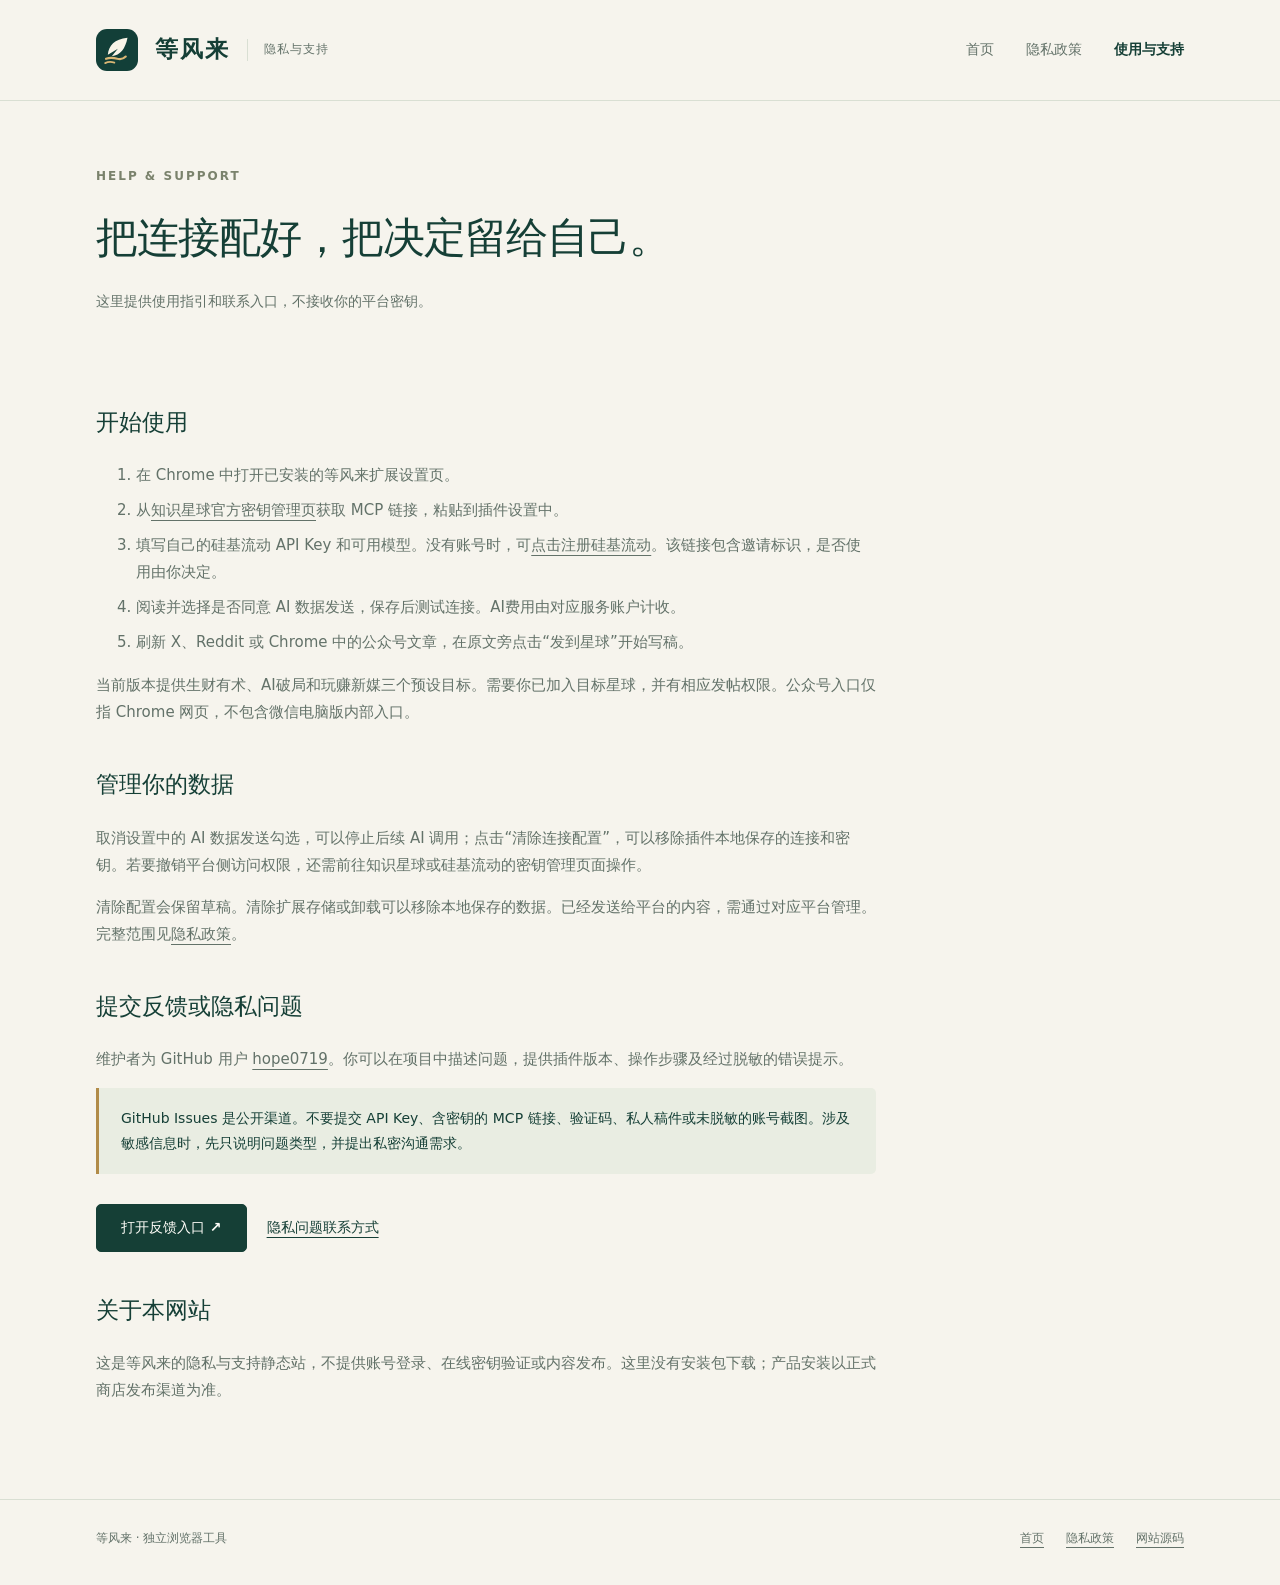
==== support.html @ 622b6e13 "Add Dengfenglai privacy and support website" ====
<!doctype html>
<html lang="zh-CN"><head><meta charset="utf-8"><meta name="viewport" content="width=device-width,initial-scale=1"><meta name="description" content="等风来使用与支持：配置连接、AI数据发送、清除配置、管理已发布内容以及联系维护者。"><title>使用与支持 · 等风来</title><link rel="icon" type="image/svg+xml" href="assets/logo.svg"><link rel="stylesheet" href="styles.css"></head><body><a class="skip" href="#main">跳到正文</a><header class="site-header"><div class="wrap header-inner"><a class="brand" href="./"><img src="assets/logo.svg" width="56" height="56" alt=""><span>等风来</span><small>隐私与支持</small></a><nav aria-label="主导航"><a href="./">首页</a><a href="privacy.html">隐私政策</a><a href="support.html" aria-current="page">使用与支持</a></nav></div></header>
<main id="main" class="wrap"><header class="page-heading"><span class="eyebrow">Help &amp; support</span><h1>把连接配好，把决定留给自己。</h1><p>这里提供使用指引和联系入口，不接收你的平台密钥。</p></header><article class="support-content"><h2>开始使用</h2><ol><li>在 Chrome 中打开已安装的等风来扩展设置页。</li><li>从<a href="https://garden.zsxq.com/jasmine/" rel="noopener noreferrer">知识星球官方密钥管理页</a>获取 MCP 链接，粘贴到插件设置中。</li><li>填写自己的硅基流动 API Key 和可用模型。没有账号时，可<a href="https://cloud.siliconflow.cn/i/HgdEna2e" rel="noopener noreferrer">点击注册硅基流动</a>。该链接包含邀请标识，是否使用由你决定。</li><li>阅读并选择是否同意 AI 数据发送，保存后测试连接。AI费用由对应服务账户计收。</li><li>刷新 X、Reddit 或 Chrome 中的公众号文章，在原文旁点击“发到星球”开始写稿。</li></ol><p>当前版本提供生财有术、AI破局和玩赚新媒三个预设目标。需要你已加入目标星球，并有相应发帖权限。公众号入口仅指 Chrome 网页，不包含微信电脑版内部入口。</p><h2>管理你的数据</h2><p>取消设置中的 AI 数据发送勾选，可以停止后续 AI 调用；点击“清除连接配置”，可以移除插件本地保存的连接和密钥。若要撤销平台侧访问权限，还需前往知识星球或硅基流动的密钥管理页面操作。</p><p>清除配置会保留草稿。清除扩展存储或卸载可以移除本地保存的数据。已经发送给平台的内容，需通过对应平台管理。完整范围见<a href="privacy.html">隐私政策</a>。</p><h2>提交反馈或隐私问题</h2><p>维护者为 GitHub 用户 <a href="https://github.com/hope0719" rel="noopener noreferrer">hope0719</a>。你可以在项目中描述问题，提供插件版本、操作步骤及经过脱敏的错误提示。</p><div class="notice">GitHub Issues 是公开渠道。不要提交 API Key、含密钥的 MCP 链接、验证码、私人稿件或未脱敏的账号截图。涉及敏感信息时，先只说明问题类型，并提出私密沟通需求。</div><div class="buttons"><a class="button" href="https://github.com/hope0719/dengfenglai/issues/new" rel="noopener noreferrer">打开反馈入口 ↗</a><a class="text-link" href="privacy.html#contact">隐私问题联系方式</a></div><h2>关于本网站</h2><p>这是等风来的隐私与支持静态站，不提供账号登录、在线密钥验证或内容发布。这里没有安装包下载；产品安装以正式商店发布渠道为准。</p></article></main><footer class="site-footer"><div class="wrap footer-inner"><p>等风来 · 独立浏览器工具</p><div class="footer-links"><a href="./">首页</a><a href="privacy.html">隐私政策</a><a href="https://github.com/hope0719/dengfenglai" rel="noopener noreferrer">网站源码</a></div></div></footer></body></html>
---- styles.css ----
@charset "UTF-8";
:root{color-scheme:light;--paper:#f6f4ed;--ink:#153f36;--muted:#637269;--line:#d9dfd3;--gold:#b18b48;--white:#fffef9;font-family:"PingFang SC","Microsoft YaHei",system-ui,sans-serif;font-size:16px;line-height:1.8;color:var(--ink);background:var(--paper)}
*{box-sizing:border-box}body{margin:0}a{color:inherit;text-underline-offset:5px;text-decoration-thickness:1px}a:hover{color:#8b692e}a:focus-visible,summary:focus-visible{outline:3px solid var(--gold);outline-offset:6px}img{max-width:100%}.skip{position:absolute;top:-100px;left:20px;padding:8px 15px;background:var(--white);z-index:10}.skip:focus{top:12px}.wrap{max-width:1160px;margin:auto;padding:0 36px}.site-header{border-bottom:1px solid var(--line)}.header-inner{display:flex;align-items:center;justify-content:space-between;min-height:100px;gap:25px}.brand{display:flex;align-items:center;text-decoration:none;gap:10px;font-size:23px;font-weight:650;letter-spacing:2px}.brand img{width:56px;height:56px;margin-left:-7px}.brand small{font-weight:400;letter-spacing:1px;font-size:12px;color:var(--muted);padding-left:16px;border-left:1px solid var(--line);margin-left:7px}nav{display:flex;gap:32px;font-size:14px}nav a{text-decoration:none;color:var(--muted)}nav a[aria-current=page]{color:var(--ink);font-weight:650}.eyebrow{text-transform:uppercase;letter-spacing:2px;color:#7a826c;font-size:12px;font-weight:550}.hero{display:grid;grid-template-columns:1.2fr 1fr;gap:65px;padding-top:88px;padding-bottom:88px;align-items:center}.hero h1{font-size:clamp(36px,4vw,53px);font-weight:550;line-height:1.45;letter-spacing:-1.5px;margin:19px 0 25px}.hero p{font-size:17px;color:var(--muted);max-width:510px}.buttons{display:flex;gap:20px;align-items:center;margin-top:30px;flex-wrap:wrap}.button{display:inline-flex;align-items:center;justify-content:center;text-decoration:none;border:1px solid var(--ink);border-radius:5px;background:var(--ink);color:var(--white);padding:10px 24px;font-size:14px;font-weight:550}.button:hover{background:#255b4e;color:#fff}.text-link{font-size:14px}.flow{border:1px solid var(--line);border-radius:10px;background:#eeeee3;padding:28px 30px}.flow-label{font-size:12px;letter-spacing:2px;color:#6b795f;margin-bottom:23px}.flow-row{display:flex;align-items:center;justify-content:space-between;gap:14px;border-top:1px solid #d5dccd;padding:20px 0}.flow-row strong{font-size:16px;font-weight:600}.flow-row span{font-size:12px;color:var(--muted);max-width:165px;text-align:right}.flow-row:first-of-type{border:0}.flow-note{margin-top:12px;font-size:12px;color:#6b795f}.section{padding:56px 0;border-top:1px solid var(--line)}.section-title{font-size:27px;font-weight:550;letter-spacing:-.5px;margin:0 0 22px}.principles{display:grid;grid-template-columns:repeat(3,1fr);gap:42px}.principles h3{font-size:18px;font-weight:550}.principles p{font-size:14px;color:var(--muted)}.section-head{display:flex;justify-content:space-between;align-items:baseline;gap:24px}.faq{max-width:880px}details{border-top:1px solid var(--line);padding:18px 0}summary{cursor:pointer;font-weight:550;font-size:16px}details p{color:var(--muted);font-size:14px;margin-bottom:0}.site-footer{border-top:1px solid var(--line);padding:28px 0 35px;font-size:12px;color:var(--muted)}.footer-inner{display:flex;justify-content:space-between;gap:25px}.footer-inner p{margin:0}.footer-links{display:flex;gap:22px}.page-heading{padding-top:60px;padding-bottom:35px}.page-heading h1{font-size:42px;font-weight:550;letter-spacing:-1px;margin:10px 0 12px}.page-heading p{color:var(--muted);font-size:14px}.meta{display:flex;gap:24px;flex-wrap:wrap;font-size:12px;color:var(--muted)}.policy-layout{display:grid;grid-template-columns:190px minmax(0,1fr);gap:65px;padding-bottom:80px}.toc{position:sticky;top:24px;align-self:start;font-size:13px;line-height:2.6;border-top:1px solid var(--line);padding-top:16px}.toc a{display:block;text-decoration:none;color:var(--muted)}.toc a:hover{color:var(--ink)}.policy{max-width:790px}.policy section{border-top:1px solid var(--line);padding:23px 0 14px;scroll-margin-top:24px}.policy h2{font-size:22px;font-weight:600;margin:0 0 14px}.policy h3{font-size:17px;margin-top:24px}.policy p,.policy li{font-size:14px}.policy p{margin:12px 0}.policy ul,.policy ol{padding-left:22px}.notice{background:#e9ede2;border-left:3px solid var(--gold);padding:18px 22px;border-radius:0 5px 5px 0;font-size:14px;margin-bottom:28px}.table-wrap{overflow-x:auto}table{border-collapse:collapse;width:100%;font-size:13px;line-height:1.8;margin:18px 0 24px;text-align:left}th{font-weight:600;background:#e9ede2}td,th{padding:13px 15px;border-bottom:1px solid var(--line);vertical-align:top}th:first-child,td:first-child{min-width:115px}td:nth-child(2){min-width:185px}code{font:12px/1.6 ui-monospace,SFMono-Regular,Consolas,monospace;word-break:break-word}.support-content{max-width:780px;padding-bottom:80px}.support-content h2{font-size:23px;font-weight:550;margin-top:38px}.support-content p,.support-content li{font-size:15px;color:var(--muted)}.support-content li{margin:8px 0}.support-content .notice{color:var(--ink)}@media(max-width:760px){.wrap{padding:0 23px}.header-inner{min-height:85px;align-items:flex-start;padding-top:16px;padding-bottom:15px;flex-wrap:wrap;gap:5px}.brand{font-size:21px}.brand small{font-size:10px;padding-left:11px}.brand img{width:44px;height:44px}nav{gap:25px;margin-left:5px;font-size:13px}.hero{grid-template-columns:1fr;gap:30px;padding-top:45px;padding-bottom:45px}.hero h1{font-size:35px}.hero p{font-size:15px}.flow{padding:20px 24px}.principles{grid-template-columns:1fr;gap:8px}.principles h3{margin-bottom:5px}.section{padding:35px 0}.section-head{display:block}.section-title{font-size:24px}.footer-inner{flex-direction:column;gap:12px}.page-heading{padding-top:35px}.page-heading h1{font-size:34px}.policy-layout{grid-template-columns:1fr;gap:25px}.toc{position:static;display:flex;flex-wrap:wrap;gap:4px 18px;line-height:2}.toc a{font-size:12px}.policy h2{font-size:20px}td,th{padding:10px}.meta{gap:4px 18px}}
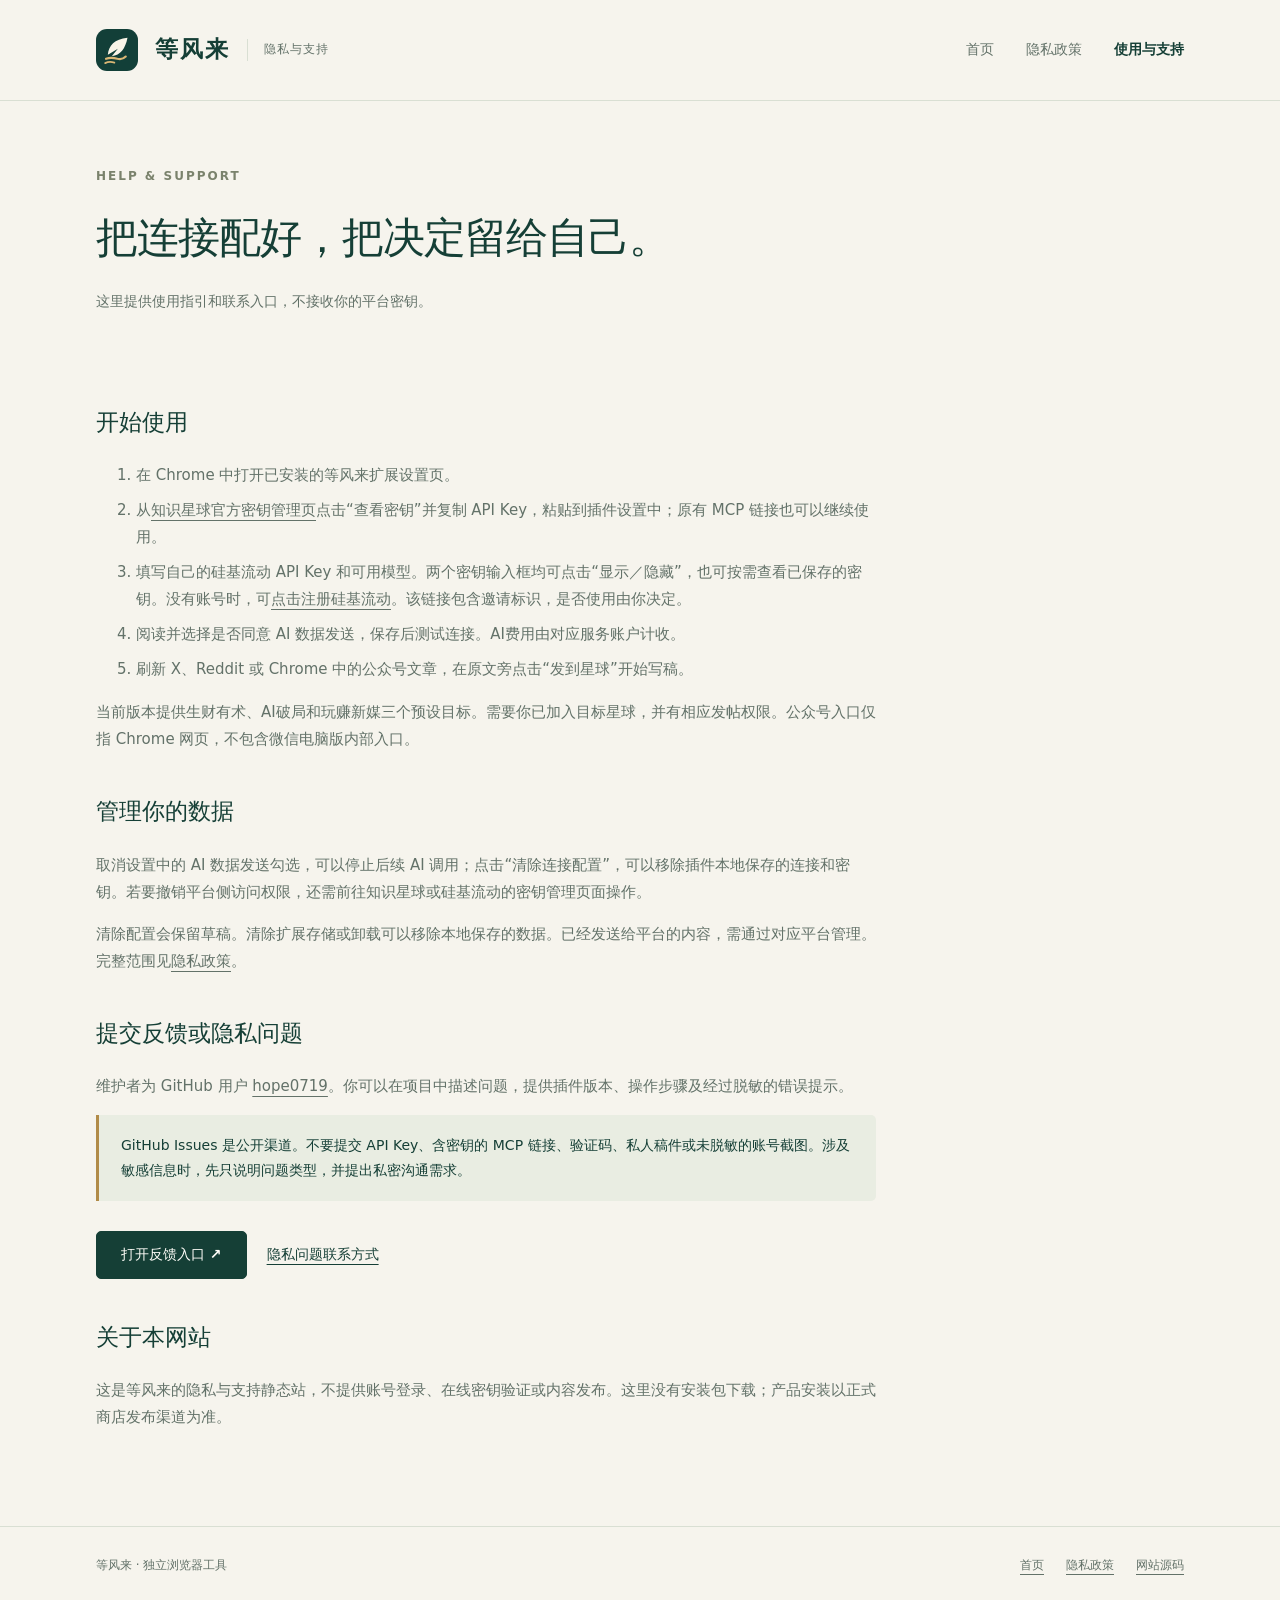
==== commit 608033e0: "Document direct API key setup and explicit credential visibility" ====
--- a/support.html
+++ b/support.html
@@ -1,3 +1,3 @@
 <!doctype html>
 <html lang="zh-CN"><head><meta charset="utf-8"><meta name="viewport" content="width=device-width,initial-scale=1"><meta name="description" content="等风来使用与支持：配置连接、AI数据发送、清除配置、管理已发布内容以及联系维护者。"><title>使用与支持 · 等风来</title><link rel="icon" type="image/svg+xml" href="assets/logo.svg"><link rel="stylesheet" href="styles.css"></head><body><a class="skip" href="#main">跳到正文</a><header class="site-header"><div class="wrap header-inner"><a class="brand" href="./"><img src="assets/logo.svg" width="56" height="56" alt=""><span>等风来</span><small>隐私与支持</small></a><nav aria-label="主导航"><a href="./">首页</a><a href="privacy.html">隐私政策</a><a href="support.html" aria-current="page">使用与支持</a></nav></div></header>
-<main id="main" class="wrap"><header class="page-heading"><span class="eyebrow">Help &amp; support</span><h1>把连接配好，把决定留给自己。</h1><p>这里提供使用指引和联系入口，不接收你的平台密钥。</p></header><article class="support-content"><h2>开始使用</h2><ol><li>在 Chrome 中打开已安装的等风来扩展设置页。</li><li>从<a href="https://garden.zsxq.com/jasmine/" rel="noopener noreferrer">知识星球官方密钥管理页</a>获取 MCP 链接，粘贴到插件设置中。</li><li>填写自己的硅基流动 API Key 和可用模型。没有账号时，可<a href="https://cloud.siliconflow.cn/i/HgdEna2e" rel="noopener noreferrer">点击注册硅基流动</a>。该链接包含邀请标识，是否使用由你决定。</li><li>阅读并选择是否同意 AI 数据发送，保存后测试连接。AI费用由对应服务账户计收。</li><li>刷新 X、Reddit 或 Chrome 中的公众号文章，在原文旁点击“发到星球”开始写稿。</li></ol><p>当前版本提供生财有术、AI破局和玩赚新媒三个预设目标。需要你已加入目标星球，并有相应发帖权限。公众号入口仅指 Chrome 网页，不包含微信电脑版内部入口。</p><h2>管理你的数据</h2><p>取消设置中的 AI 数据发送勾选，可以停止后续 AI 调用；点击“清除连接配置”，可以移除插件本地保存的连接和密钥。若要撤销平台侧访问权限，还需前往知识星球或硅基流动的密钥管理页面操作。</p><p>清除配置会保留草稿。清除扩展存储或卸载可以移除本地保存的数据。已经发送给平台的内容，需通过对应平台管理。完整范围见<a href="privacy.html">隐私政策</a>。</p><h2>提交反馈或隐私问题</h2><p>维护者为 GitHub 用户 <a href="https://github.com/hope0719" rel="noopener noreferrer">hope0719</a>。你可以在项目中描述问题，提供插件版本、操作步骤及经过脱敏的错误提示。</p><div class="notice">GitHub Issues 是公开渠道。不要提交 API Key、含密钥的 MCP 链接、验证码、私人稿件或未脱敏的账号截图。涉及敏感信息时，先只说明问题类型，并提出私密沟通需求。</div><div class="buttons"><a class="button" href="https://github.com/hope0719/dengfenglai/issues/new" rel="noopener noreferrer">打开反馈入口 ↗</a><a class="text-link" href="privacy.html#contact">隐私问题联系方式</a></div><h2>关于本网站</h2><p>这是等风来的隐私与支持静态站，不提供账号登录、在线密钥验证或内容发布。这里没有安装包下载；产品安装以正式商店发布渠道为准。</p></article></main><footer class="site-footer"><div class="wrap footer-inner"><p>等风来 · 独立浏览器工具</p><div class="footer-links"><a href="./">首页</a><a href="privacy.html">隐私政策</a><a href="https://github.com/hope0719/dengfenglai" rel="noopener noreferrer">网站源码</a></div></div></footer></body></html>
+<main id="main" class="wrap"><header class="page-heading"><span class="eyebrow">Help &amp; support</span><h1>把连接配好，把决定留给自己。</h1><p>这里提供使用指引和联系入口，不接收你的平台密钥。</p></header><article class="support-content"><h2>开始使用</h2><ol><li>在 Chrome 中打开已安装的等风来扩展设置页。</li><li>从<a href="https://garden.zsxq.com/jasmine/" rel="noopener noreferrer">知识星球官方密钥管理页</a>点击“查看密钥”并复制 API Key，粘贴到插件设置中；原有 MCP 链接也可以继续使用。</li><li>填写自己的硅基流动 API Key 和可用模型。两个密钥输入框均可点击“显示／隐藏”，也可按需查看已保存的密钥。没有账号时，可<a href="https://cloud.siliconflow.cn/i/HgdEna2e" rel="noopener noreferrer">点击注册硅基流动</a>。该链接包含邀请标识，是否使用由你决定。</li><li>阅读并选择是否同意 AI 数据发送，保存后测试连接。AI费用由对应服务账户计收。</li><li>刷新 X、Reddit 或 Chrome 中的公众号文章，在原文旁点击“发到星球”开始写稿。</li></ol><p>当前版本提供生财有术、AI破局和玩赚新媒三个预设目标。需要你已加入目标星球，并有相应发帖权限。公众号入口仅指 Chrome 网页，不包含微信电脑版内部入口。</p><h2>管理你的数据</h2><p>取消设置中的 AI 数据发送勾选，可以停止后续 AI 调用；点击“清除连接配置”，可以移除插件本地保存的连接和密钥。若要撤销平台侧访问权限，还需前往知识星球或硅基流动的密钥管理页面操作。</p><p>清除配置会保留草稿。清除扩展存储或卸载可以移除本地保存的数据。已经发送给平台的内容，需通过对应平台管理。完整范围见<a href="privacy.html">隐私政策</a>。</p><h2>提交反馈或隐私问题</h2><p>维护者为 GitHub 用户 <a href="https://github.com/hope0719" rel="noopener noreferrer">hope0719</a>。你可以在项目中描述问题，提供插件版本、操作步骤及经过脱敏的错误提示。</p><div class="notice">GitHub Issues 是公开渠道。不要提交 API Key、含密钥的 MCP 链接、验证码、私人稿件或未脱敏的账号截图。涉及敏感信息时，先只说明问题类型，并提出私密沟通需求。</div><div class="buttons"><a class="button" href="https://github.com/hope0719/dengfenglai/issues/new" rel="noopener noreferrer">打开反馈入口 ↗</a><a class="text-link" href="privacy.html#contact">隐私问题联系方式</a></div><h2>关于本网站</h2><p>这是等风来的隐私与支持静态站，不提供账号登录、在线密钥验证或内容发布。这里没有安装包下载；产品安装以正式商店发布渠道为准。</p></article></main><footer class="site-footer"><div class="wrap footer-inner"><p>等风来 · 独立浏览器工具</p><div class="footer-links"><a href="./">首页</a><a href="privacy.html">隐私政策</a><a href="https://github.com/hope0719/dengfenglai" rel="noopener noreferrer">网站源码</a></div></div></footer></body></html>
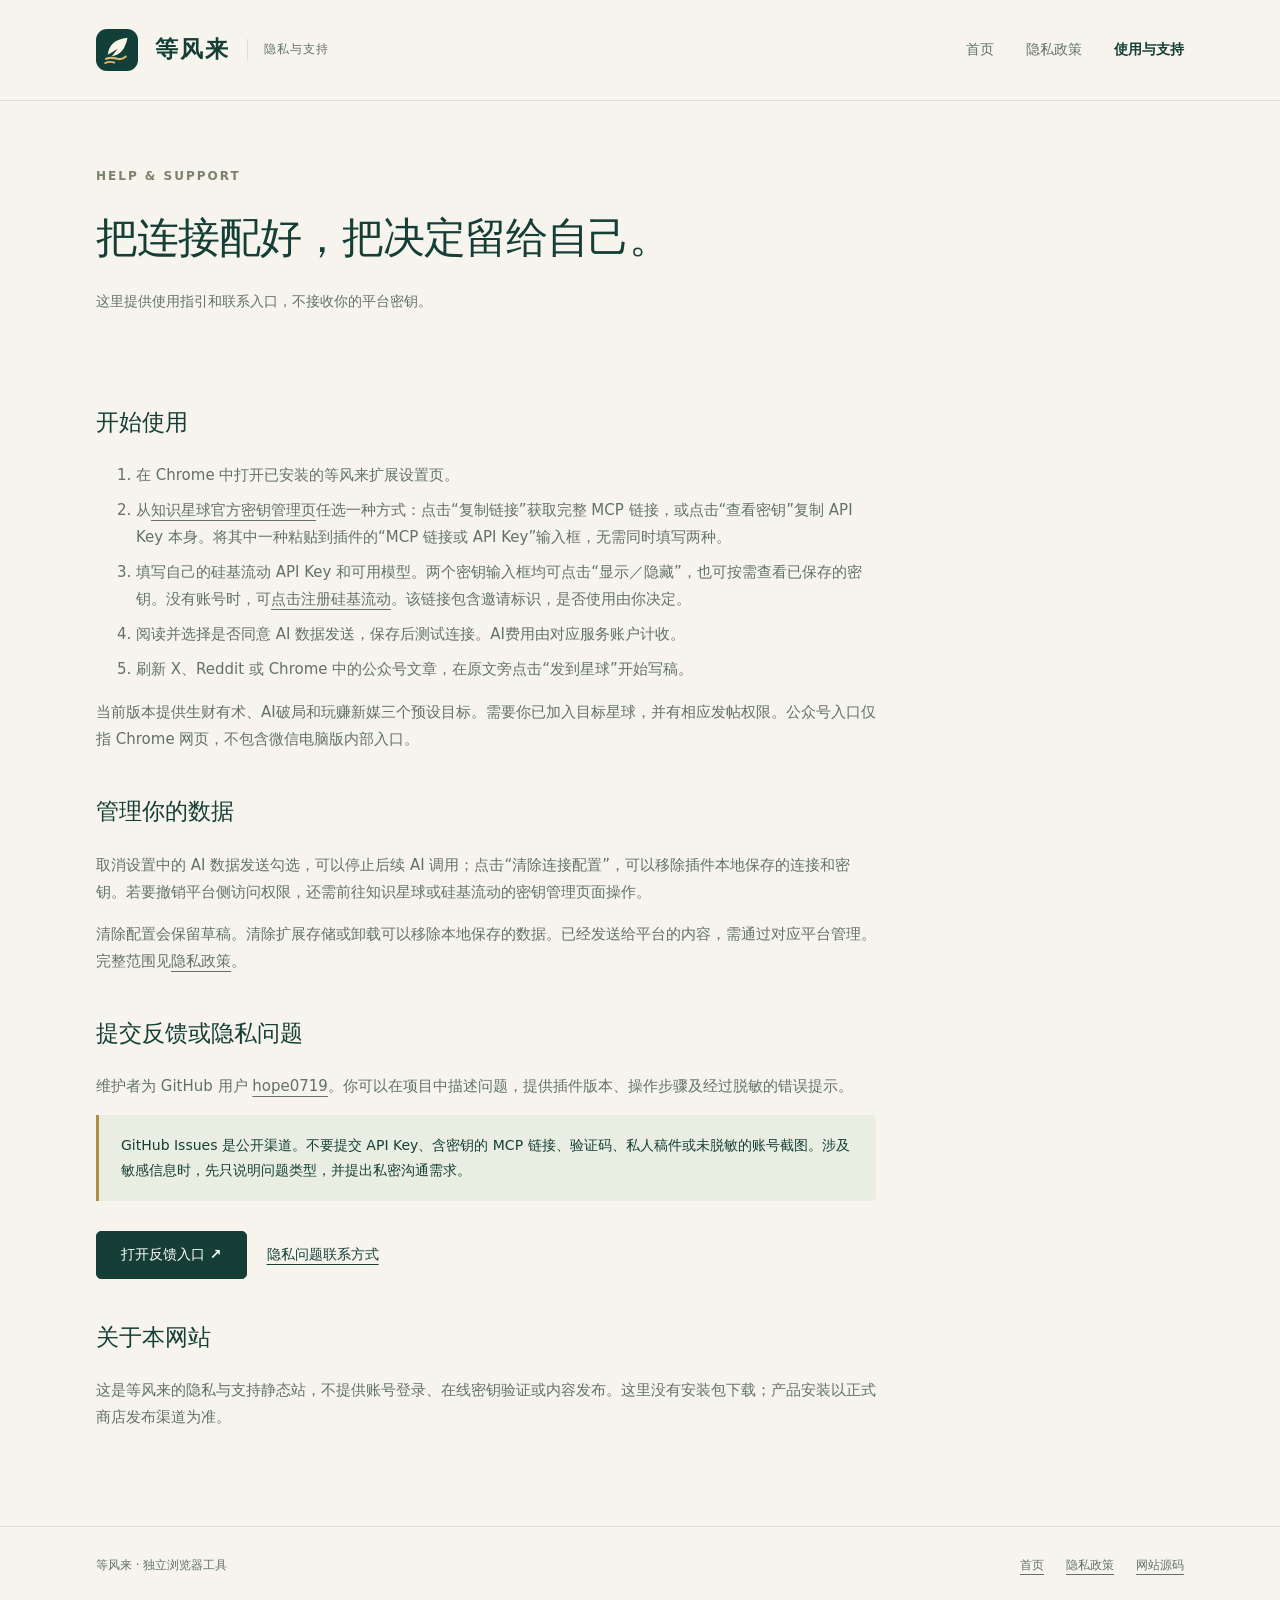
==== commit 3d7e9755: "Clarify both MCP URL and API key setup in privacy policy" ====
--- a/support.html
+++ b/support.html
@@ -1,3 +1,3 @@
 <!doctype html>
 <html lang="zh-CN"><head><meta charset="utf-8"><meta name="viewport" content="width=device-width,initial-scale=1"><meta name="description" content="等风来使用与支持：配置连接、AI数据发送、清除配置、管理已发布内容以及联系维护者。"><title>使用与支持 · 等风来</title><link rel="icon" type="image/svg+xml" href="assets/logo.svg"><link rel="stylesheet" href="styles.css"></head><body><a class="skip" href="#main">跳到正文</a><header class="site-header"><div class="wrap header-inner"><a class="brand" href="./"><img src="assets/logo.svg" width="56" height="56" alt=""><span>等风来</span><small>隐私与支持</small></a><nav aria-label="主导航"><a href="./">首页</a><a href="privacy.html">隐私政策</a><a href="support.html" aria-current="page">使用与支持</a></nav></div></header>
-<main id="main" class="wrap"><header class="page-heading"><span class="eyebrow">Help &amp; support</span><h1>把连接配好，把决定留给自己。</h1><p>这里提供使用指引和联系入口，不接收你的平台密钥。</p></header><article class="support-content"><h2>开始使用</h2><ol><li>在 Chrome 中打开已安装的等风来扩展设置页。</li><li>从<a href="https://garden.zsxq.com/jasmine/" rel="noopener noreferrer">知识星球官方密钥管理页</a>点击“查看密钥”并复制 API Key，粘贴到插件设置中；原有 MCP 链接也可以继续使用。</li><li>填写自己的硅基流动 API Key 和可用模型。两个密钥输入框均可点击“显示／隐藏”，也可按需查看已保存的密钥。没有账号时，可<a href="https://cloud.siliconflow.cn/i/HgdEna2e" rel="noopener noreferrer">点击注册硅基流动</a>。该链接包含邀请标识，是否使用由你决定。</li><li>阅读并选择是否同意 AI 数据发送，保存后测试连接。AI费用由对应服务账户计收。</li><li>刷新 X、Reddit 或 Chrome 中的公众号文章，在原文旁点击“发到星球”开始写稿。</li></ol><p>当前版本提供生财有术、AI破局和玩赚新媒三个预设目标。需要你已加入目标星球，并有相应发帖权限。公众号入口仅指 Chrome 网页，不包含微信电脑版内部入口。</p><h2>管理你的数据</h2><p>取消设置中的 AI 数据发送勾选，可以停止后续 AI 调用；点击“清除连接配置”，可以移除插件本地保存的连接和密钥。若要撤销平台侧访问权限，还需前往知识星球或硅基流动的密钥管理页面操作。</p><p>清除配置会保留草稿。清除扩展存储或卸载可以移除本地保存的数据。已经发送给平台的内容，需通过对应平台管理。完整范围见<a href="privacy.html">隐私政策</a>。</p><h2>提交反馈或隐私问题</h2><p>维护者为 GitHub 用户 <a href="https://github.com/hope0719" rel="noopener noreferrer">hope0719</a>。你可以在项目中描述问题，提供插件版本、操作步骤及经过脱敏的错误提示。</p><div class="notice">GitHub Issues 是公开渠道。不要提交 API Key、含密钥的 MCP 链接、验证码、私人稿件或未脱敏的账号截图。涉及敏感信息时，先只说明问题类型，并提出私密沟通需求。</div><div class="buttons"><a class="button" href="https://github.com/hope0719/dengfenglai/issues/new" rel="noopener noreferrer">打开反馈入口 ↗</a><a class="text-link" href="privacy.html#contact">隐私问题联系方式</a></div><h2>关于本网站</h2><p>这是等风来的隐私与支持静态站，不提供账号登录、在线密钥验证或内容发布。这里没有安装包下载；产品安装以正式商店发布渠道为准。</p></article></main><footer class="site-footer"><div class="wrap footer-inner"><p>等风来 · 独立浏览器工具</p><div class="footer-links"><a href="./">首页</a><a href="privacy.html">隐私政策</a><a href="https://github.com/hope0719/dengfenglai" rel="noopener noreferrer">网站源码</a></div></div></footer></body></html>
+<main id="main" class="wrap"><header class="page-heading"><span class="eyebrow">Help &amp; support</span><h1>把连接配好，把决定留给自己。</h1><p>这里提供使用指引和联系入口，不接收你的平台密钥。</p></header><article class="support-content"><h2>开始使用</h2><ol><li>在 Chrome 中打开已安装的等风来扩展设置页。</li><li>从<a href="https://garden.zsxq.com/jasmine/" rel="noopener noreferrer">知识星球官方密钥管理页</a>任选一种方式：点击“复制链接”获取完整 MCP 链接，或点击“查看密钥”复制 API Key 本身。将其中一种粘贴到插件的“MCP 链接或 API Key”输入框，无需同时填写两种。</li><li>填写自己的硅基流动 API Key 和可用模型。两个密钥输入框均可点击“显示／隐藏”，也可按需查看已保存的密钥。没有账号时，可<a href="https://cloud.siliconflow.cn/i/HgdEna2e" rel="noopener noreferrer">点击注册硅基流动</a>。该链接包含邀请标识，是否使用由你决定。</li><li>阅读并选择是否同意 AI 数据发送，保存后测试连接。AI费用由对应服务账户计收。</li><li>刷新 X、Reddit 或 Chrome 中的公众号文章，在原文旁点击“发到星球”开始写稿。</li></ol><p>当前版本提供生财有术、AI破局和玩赚新媒三个预设目标。需要你已加入目标星球，并有相应发帖权限。公众号入口仅指 Chrome 网页，不包含微信电脑版内部入口。</p><h2>管理你的数据</h2><p>取消设置中的 AI 数据发送勾选，可以停止后续 AI 调用；点击“清除连接配置”，可以移除插件本地保存的连接和密钥。若要撤销平台侧访问权限，还需前往知识星球或硅基流动的密钥管理页面操作。</p><p>清除配置会保留草稿。清除扩展存储或卸载可以移除本地保存的数据。已经发送给平台的内容，需通过对应平台管理。完整范围见<a href="privacy.html">隐私政策</a>。</p><h2>提交反馈或隐私问题</h2><p>维护者为 GitHub 用户 <a href="https://github.com/hope0719" rel="noopener noreferrer">hope0719</a>。你可以在项目中描述问题，提供插件版本、操作步骤及经过脱敏的错误提示。</p><div class="notice">GitHub Issues 是公开渠道。不要提交 API Key、含密钥的 MCP 链接、验证码、私人稿件或未脱敏的账号截图。涉及敏感信息时，先只说明问题类型，并提出私密沟通需求。</div><div class="buttons"><a class="button" href="https://github.com/hope0719/dengfenglai/issues/new" rel="noopener noreferrer">打开反馈入口 ↗</a><a class="text-link" href="privacy.html#contact">隐私问题联系方式</a></div><h2>关于本网站</h2><p>这是等风来的隐私与支持静态站，不提供账号登录、在线密钥验证或内容发布。这里没有安装包下载；产品安装以正式商店发布渠道为准。</p></article></main><footer class="site-footer"><div class="wrap footer-inner"><p>等风来 · 独立浏览器工具</p><div class="footer-links"><a href="./">首页</a><a href="privacy.html">隐私政策</a><a href="https://github.com/hope0719/dengfenglai" rel="noopener noreferrer">网站源码</a></div></div></footer></body></html>
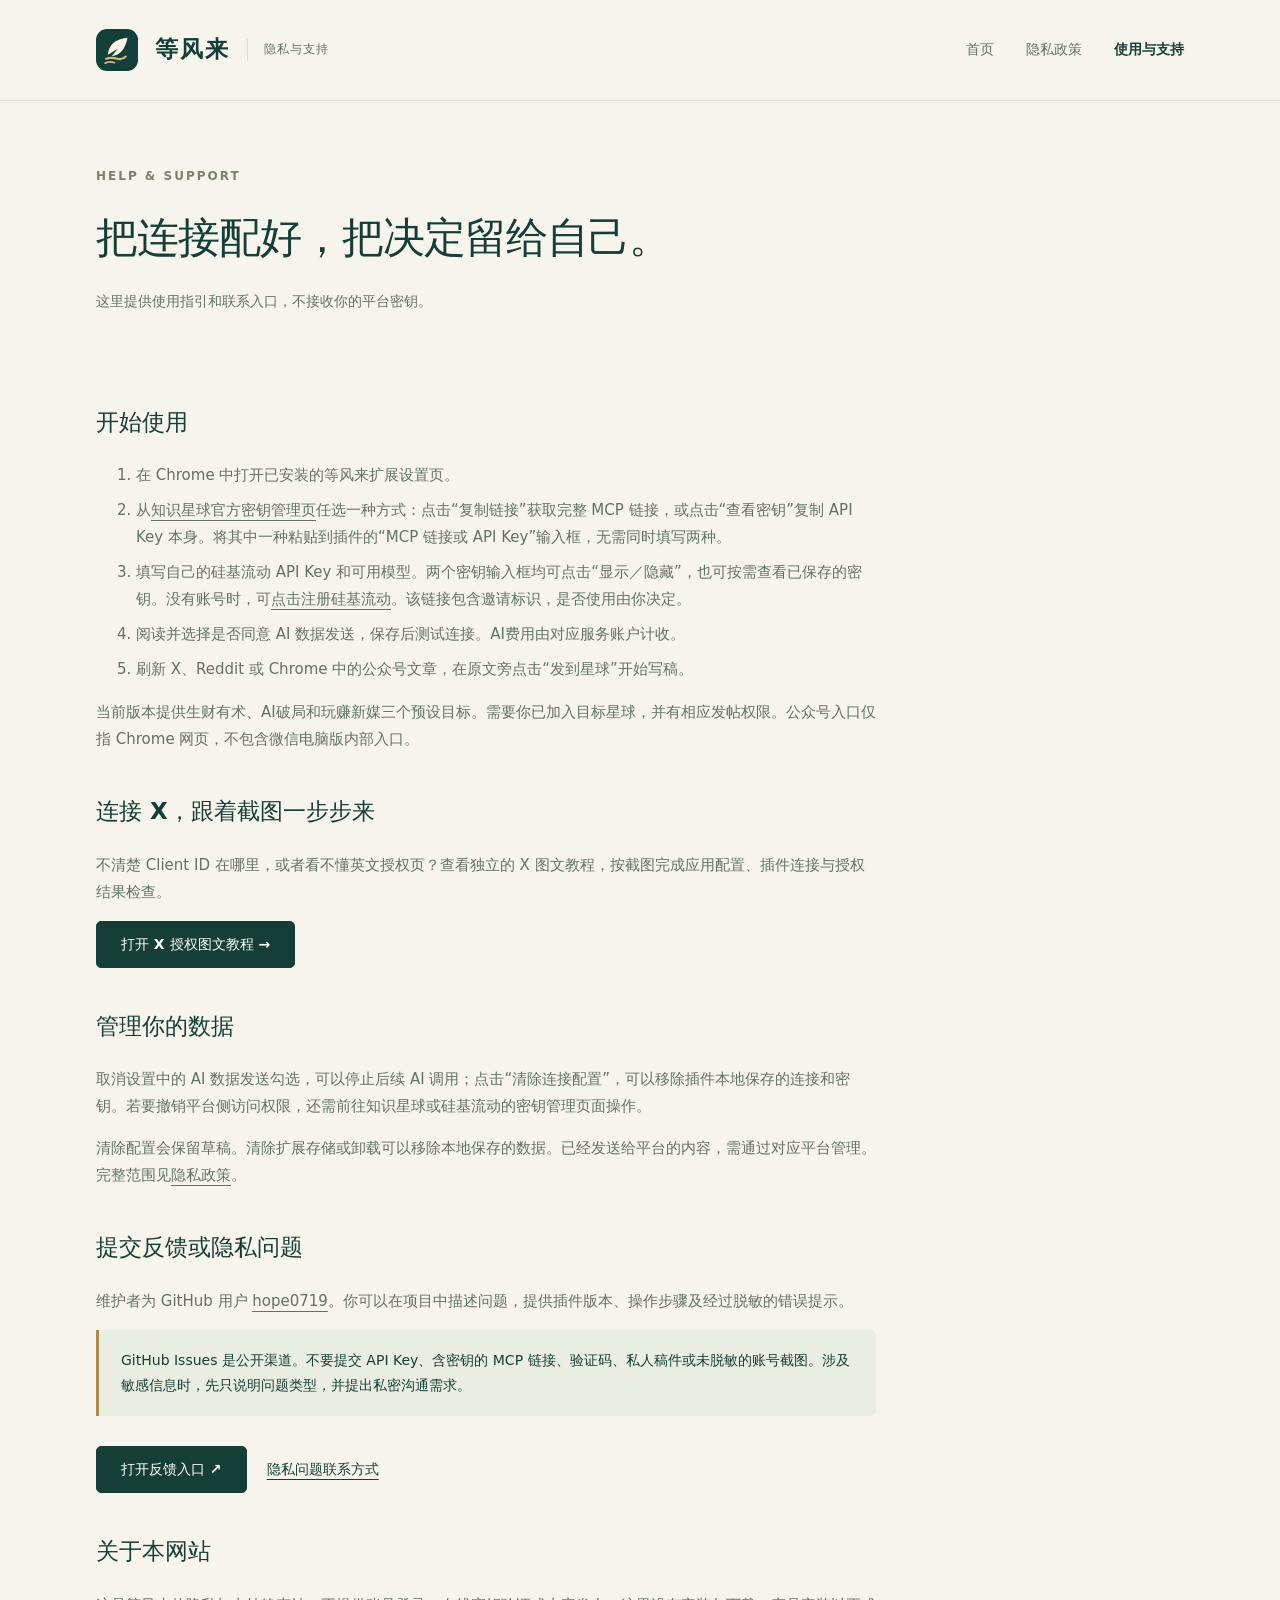
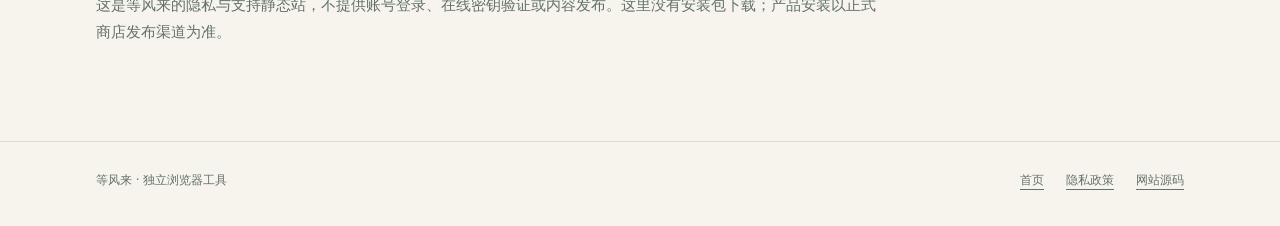
==== commit bb7030bd: "docs: publish illustrated X authorization guide" ====
--- a/support.html
+++ b/support.html
@@ -1,3 +1,3 @@
 <!doctype html>
 <html lang="zh-CN"><head><meta charset="utf-8"><meta name="viewport" content="width=device-width,initial-scale=1"><meta name="description" content="等风来使用与支持：配置连接、AI数据发送、清除配置、管理已发布内容以及联系维护者。"><title>使用与支持 · 等风来</title><link rel="icon" type="image/svg+xml" href="assets/logo.svg"><link rel="stylesheet" href="styles.css"></head><body><a class="skip" href="#main">跳到正文</a><header class="site-header"><div class="wrap header-inner"><a class="brand" href="./"><img src="assets/logo.svg" width="56" height="56" alt=""><span>等风来</span><small>隐私与支持</small></a><nav aria-label="主导航"><a href="./">首页</a><a href="privacy.html">隐私政策</a><a href="support.html" aria-current="page">使用与支持</a></nav></div></header>
-<main id="main" class="wrap"><header class="page-heading"><span class="eyebrow">Help &amp; support</span><h1>把连接配好，把决定留给自己。</h1><p>这里提供使用指引和联系入口，不接收你的平台密钥。</p></header><article class="support-content"><h2>开始使用</h2><ol><li>在 Chrome 中打开已安装的等风来扩展设置页。</li><li>从<a href="https://garden.zsxq.com/jasmine/" rel="noopener noreferrer">知识星球官方密钥管理页</a>任选一种方式：点击“复制链接”获取完整 MCP 链接，或点击“查看密钥”复制 API Key 本身。将其中一种粘贴到插件的“MCP 链接或 API Key”输入框，无需同时填写两种。</li><li>填写自己的硅基流动 API Key 和可用模型。两个密钥输入框均可点击“显示／隐藏”，也可按需查看已保存的密钥。没有账号时，可<a href="https://cloud.siliconflow.cn/i/HgdEna2e" rel="noopener noreferrer">点击注册硅基流动</a>。该链接包含邀请标识，是否使用由你决定。</li><li>阅读并选择是否同意 AI 数据发送，保存后测试连接。AI费用由对应服务账户计收。</li><li>刷新 X、Reddit 或 Chrome 中的公众号文章，在原文旁点击“发到星球”开始写稿。</li></ol><p>当前版本提供生财有术、AI破局和玩赚新媒三个预设目标。需要你已加入目标星球，并有相应发帖权限。公众号入口仅指 Chrome 网页，不包含微信电脑版内部入口。</p><h2>管理你的数据</h2><p>取消设置中的 AI 数据发送勾选，可以停止后续 AI 调用；点击“清除连接配置”，可以移除插件本地保存的连接和密钥。若要撤销平台侧访问权限，还需前往知识星球或硅基流动的密钥管理页面操作。</p><p>清除配置会保留草稿。清除扩展存储或卸载可以移除本地保存的数据。已经发送给平台的内容，需通过对应平台管理。完整范围见<a href="privacy.html">隐私政策</a>。</p><h2>提交反馈或隐私问题</h2><p>维护者为 GitHub 用户 <a href="https://github.com/hope0719" rel="noopener noreferrer">hope0719</a>。你可以在项目中描述问题，提供插件版本、操作步骤及经过脱敏的错误提示。</p><div class="notice">GitHub Issues 是公开渠道。不要提交 API Key、含密钥的 MCP 链接、验证码、私人稿件或未脱敏的账号截图。涉及敏感信息时，先只说明问题类型，并提出私密沟通需求。</div><div class="buttons"><a class="button" href="https://github.com/hope0719/dengfenglai/issues/new" rel="noopener noreferrer">打开反馈入口 ↗</a><a class="text-link" href="privacy.html#contact">隐私问题联系方式</a></div><h2>关于本网站</h2><p>这是等风来的隐私与支持静态站，不提供账号登录、在线密钥验证或内容发布。这里没有安装包下载；产品安装以正式商店发布渠道为准。</p></article></main><footer class="site-footer"><div class="wrap footer-inner"><p>等风来 · 独立浏览器工具</p><div class="footer-links"><a href="./">首页</a><a href="privacy.html">隐私政策</a><a href="https://github.com/hope0719/dengfenglai" rel="noopener noreferrer">网站源码</a></div></div></footer></body></html>
+<main id="main" class="wrap"><header class="page-heading"><span class="eyebrow">Help &amp; support</span><h1>把连接配好，把决定留给自己。</h1><p>这里提供使用指引和联系入口，不接收你的平台密钥。</p></header><article class="support-content"><h2>开始使用</h2><ol><li>在 Chrome 中打开已安装的等风来扩展设置页。</li><li>从<a href="https://garden.zsxq.com/jasmine/" rel="noopener noreferrer">知识星球官方密钥管理页</a>任选一种方式：点击“复制链接”获取完整 MCP 链接，或点击“查看密钥”复制 API Key 本身。将其中一种粘贴到插件的“MCP 链接或 API Key”输入框，无需同时填写两种。</li><li>填写自己的硅基流动 API Key 和可用模型。两个密钥输入框均可点击“显示／隐藏”，也可按需查看已保存的密钥。没有账号时，可<a href="https://cloud.siliconflow.cn/i/HgdEna2e" rel="noopener noreferrer">点击注册硅基流动</a>。该链接包含邀请标识，是否使用由你决定。</li><li>阅读并选择是否同意 AI 数据发送，保存后测试连接。AI费用由对应服务账户计收。</li><li>刷新 X、Reddit 或 Chrome 中的公众号文章，在原文旁点击“发到星球”开始写稿。</li></ol><p>当前版本提供生财有术、AI破局和玩赚新媒三个预设目标。需要你已加入目标星球，并有相应发帖权限。公众号入口仅指 Chrome 网页，不包含微信电脑版内部入口。</p><h2>连接 X，跟着截图一步步来</h2><p>不清楚 Client ID 在哪里，或者看不懂英文授权页？查看独立的 X 图文教程，按截图完成应用配置、插件连接与授权结果检查。</p><p><a class="button" href="x-setup.html">打开 X 授权图文教程 →</a></p><h2>管理你的数据</h2><p>取消设置中的 AI 数据发送勾选，可以停止后续 AI 调用；点击“清除连接配置”，可以移除插件本地保存的连接和密钥。若要撤销平台侧访问权限，还需前往知识星球或硅基流动的密钥管理页面操作。</p><p>清除配置会保留草稿。清除扩展存储或卸载可以移除本地保存的数据。已经发送给平台的内容，需通过对应平台管理。完整范围见<a href="privacy.html">隐私政策</a>。</p><h2>提交反馈或隐私问题</h2><p>维护者为 GitHub 用户 <a href="https://github.com/hope0719" rel="noopener noreferrer">hope0719</a>。你可以在项目中描述问题，提供插件版本、操作步骤及经过脱敏的错误提示。</p><div class="notice">GitHub Issues 是公开渠道。不要提交 API Key、含密钥的 MCP 链接、验证码、私人稿件或未脱敏的账号截图。涉及敏感信息时，先只说明问题类型，并提出私密沟通需求。</div><div class="buttons"><a class="button" href="https://github.com/hope0719/dengfenglai/issues/new" rel="noopener noreferrer">打开反馈入口 ↗</a><a class="text-link" href="privacy.html#contact">隐私问题联系方式</a></div><h2>关于本网站</h2><p>这是等风来的隐私与支持静态站，不提供账号登录、在线密钥验证或内容发布。这里没有安装包下载；产品安装以正式商店发布渠道为准。</p></article></main><footer class="site-footer"><div class="wrap footer-inner"><p>等风来 · 独立浏览器工具</p><div class="footer-links"><a href="./">首页</a><a href="privacy.html">隐私政策</a><a href="https://github.com/hope0719/dengfenglai" rel="noopener noreferrer">网站源码</a></div></div></footer></body></html>
